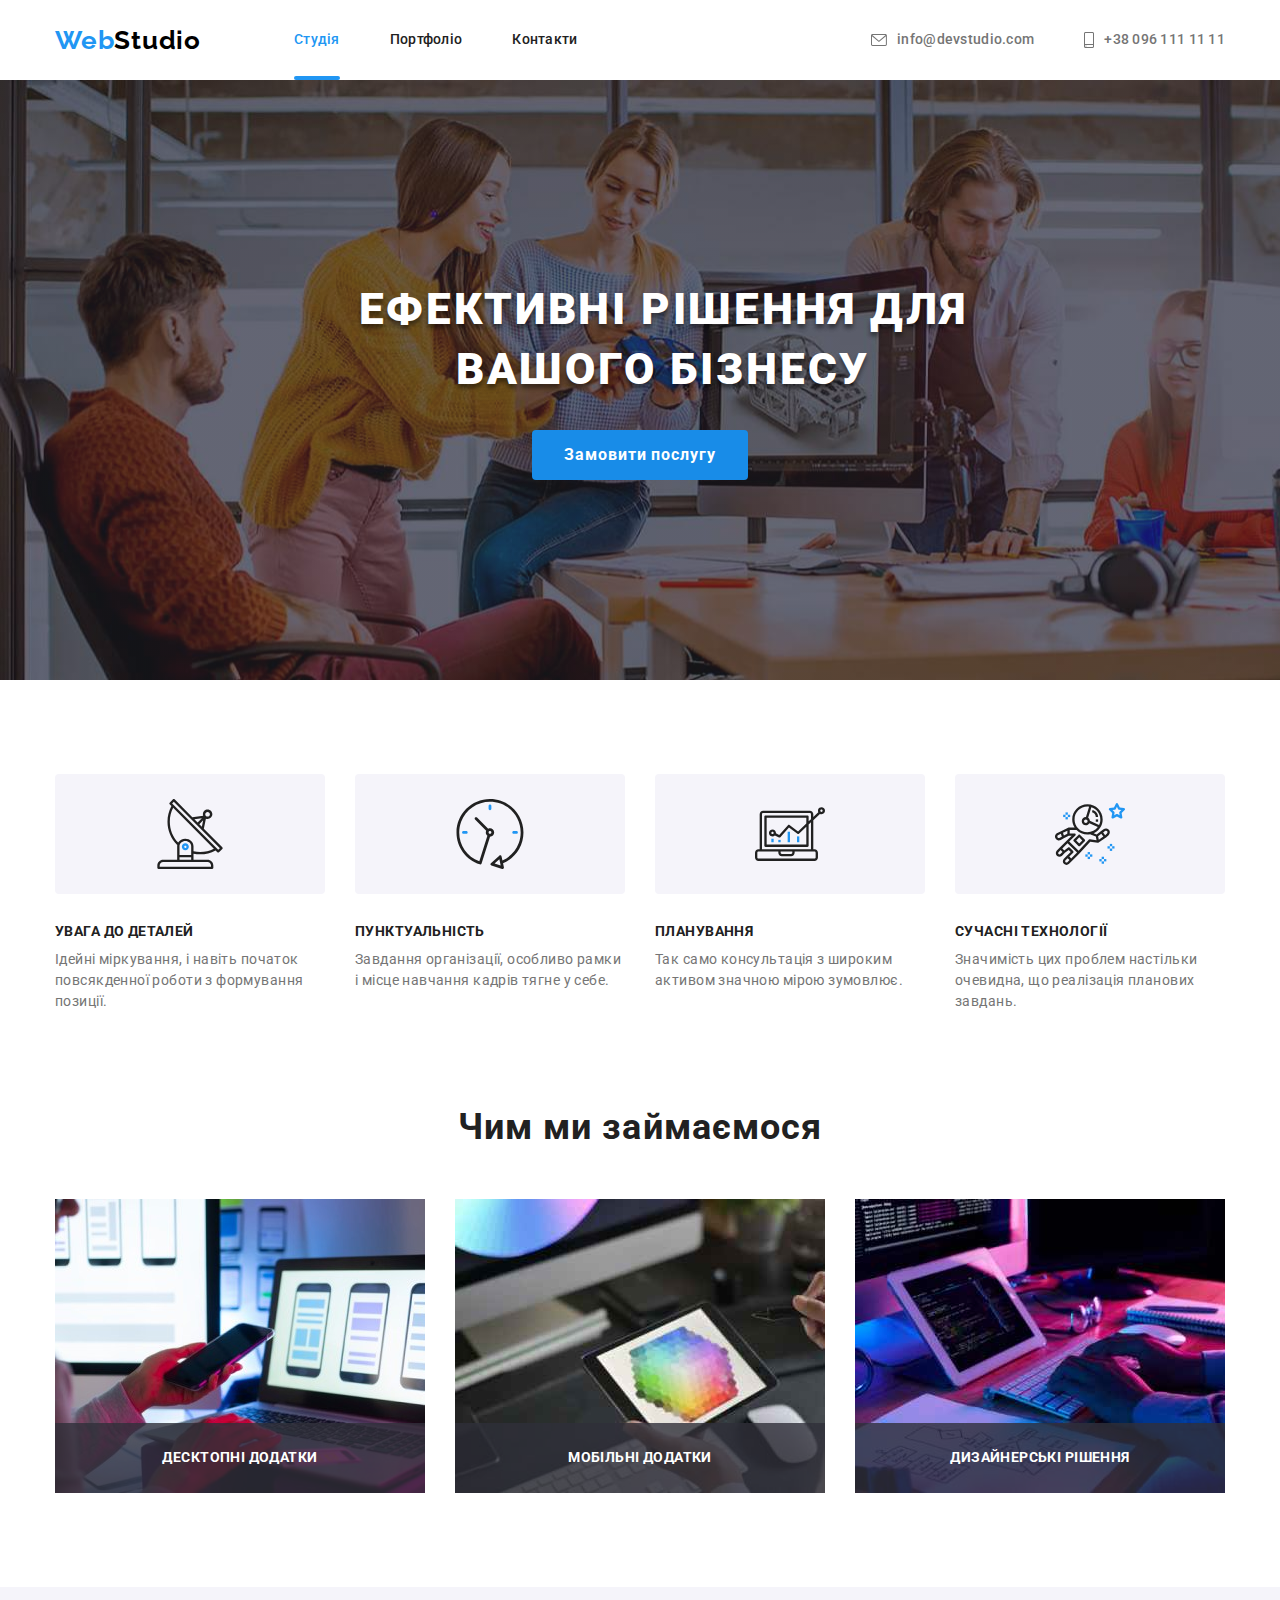
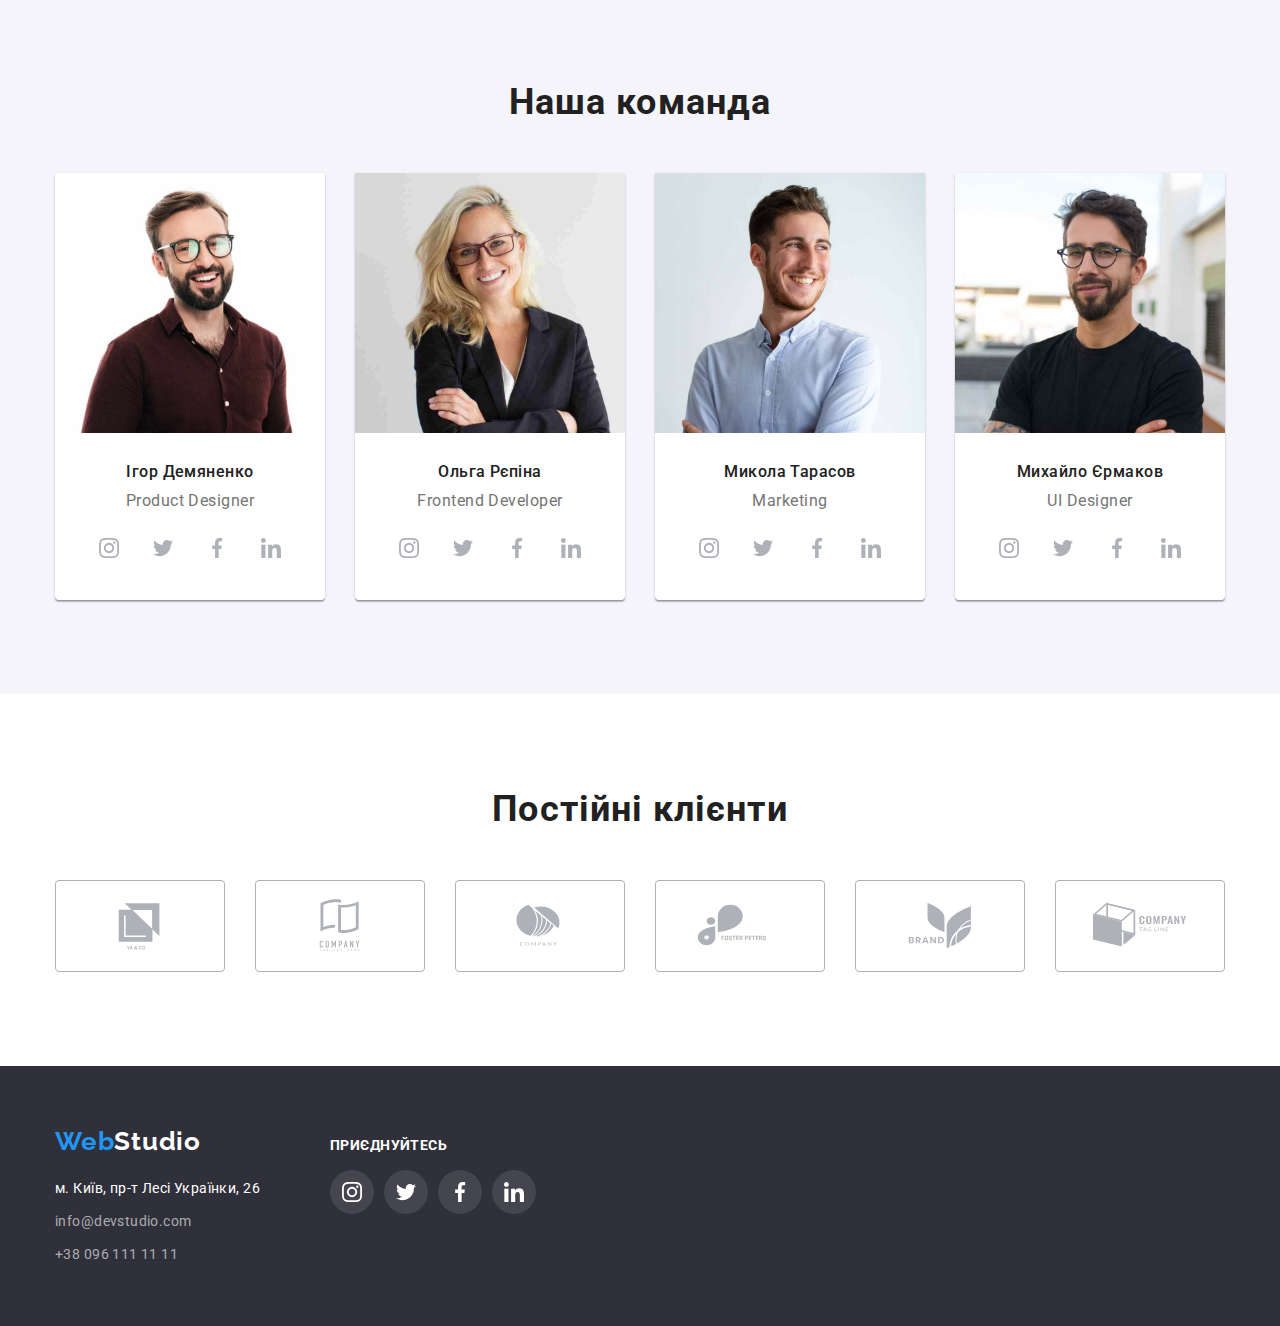
==== index.html @ 4a8c14d6 "1" ====
<!DOCTYPE html>
<html lang="uk">
<head>
    <meta charset="UTF-8">
    <meta http-equiv="X-UA-Compatible" content="IE=edge">
    <meta name="viewport" content="width=device-width, initial-scale=1.0">
    <title>Студія</title>
    <link rel="preconnect" href="https://fonts.googleapis.com">
    <link rel="preconnect" href="https://fonts.gstatic.com" crossorigin>
    <link href="https://fonts.googleapis.com/css2?family=Raleway:wght@700&family=Roboto:wght@400;500;700;900&display=swap"
        rel="stylesheet">
        <link rel="stylesheet" href="https://cdn.jsdelivr.net/npm/modern-normalize@1.1.0/modern-normalize.min.css">
    <link rel="stylesheet" href="./css/style.css" />
</head>
<body>
    <header class="header-info container flex">
        <nav class="flex">
        <a class="web flex" href="./index.html">Web<span class="studio-color">Studio</span></a>
            <ul class="button-list">
                <li><a class="web-study current" href="./index.html">Студія</a></li>
                <li><a class="web-study" href="./portfolio.html">Портфоліо</a></li>
                <li><a class="web-study" href="#">Контакти</a></li>
            </ul>
        </nav>
            <ul class="flex tel-list">
                <li class="tel-list-item "><a class="tel" href="mailto:info@devstudio.com"><svg class="tel_list_envelope " aria-label="пошта">
                    <use href="./images/sprite.svg#icon-envelope"></use>
                </svg> info@devstudio.com</a></li>
                <li class="tel-list-item tel"><a class="tel" href="tel:+380961111111"><svg class="tel_list_smartphone" aria-label="телефон">
                    <use href="./images/sprite.svg#icon-smartphone"></use>
                </svg> +38 096 111 11 11</a></li>
            </ul>
    </header>
    <main>
        <section class="fon section">
            <div class="container">
            <h1 class="busines">Ефективні рішення для вашого бізнесу</h1>
            <button class="order" type="button" data-modal-open>Замовити послугу</button>
            </div>
        </section>
        
        <section class="section ">
            <div class="container">
                <h2 class="visually-hidden">Особливості</h2>
                    <ul class="flex-upper upper-list">
                        <li class=""><div class="bg-special"><svg aria-label="іконка антени" class="special_list">
                            <use href="./images/sprite.svg#icon-antenna"></use>
                        </svg></div><h3 class="upper"> Увага до деталей</h3>
                        <p class="pupper pupper-list">Ідейні міркування, і навіть початок повсякденної роботи з формування позиції.</p></li>
                        <li class=""><div class="bg-special"><svg aria-label="іконка годинника" class="special_list">
                            <use href="./images/sprite.svg#icon-clock"></use>
                        </svg></div><h3 class="upper"> Пунктуальність</h3>
                        <p class="pupper pupper-list">Завдання організації, особливо рамки і місце навчання кадрів тягне у себе.</p></li>
                        <li class=""><div class="bg-special"><svg aria-label="іконка діаграми" class="special_list">
                            <use href="./images/sprite.svg#icon-diagram"></use>
                        </svg></div><h3 class="upper"> Планування</h3>
                        <p class="pupper pupper-list">Так само консультація з широким активом значною мірою зумовлює.</p></li>
                        <li class=""><div class="bg-special"><svg aria-label="іконка астронавта" class="special_list">
                            <use href="./images/sprite.svg#icon-astronaut"></use>
                        </svg></div><h3 class="upper"> Сучасні технології</h3>
                        <p class="pupper pupper-list">Значимість цих проблем настільки очевидна, що реалізація планових завдань.</p></li>
                    </ul> 
                </div>
        </section>
        
        <section class="section section-p">
            <div class="container">
            <h2 class="section-title">Чим ми займаємося</h2>
            <ul class="flex img-title" >
                <li class="">
                    <div class="img-title-overlay"><img src="./images/whatdiong/im1.jpg" width="370" alt="Компьютерний стіл">
                    <p class="overlay-ing-title">Десктопні додатки</p></div>
                </li>
                <li class="">
                    <div class="img-title-overlay"><img src="./images/whatdiong/im2g.jpg" width="370" alt="лаптоп">
                    <p class="overlay-ing-title">Мобільні додатки</p></div>
                </li>
                <li class="">
                    <div class="img-title-overlay"><img src="./images/whatdiong/img.jpg" width="370" alt="планшет">
                    <p class="overlay-ing-title">Дизайнерські рішення</p></div>
                </li>
            </ul>
        </div>
        </section>
        
        <section class=" team section">
            <div class="container">
            <h2 class="section-title">Наша команда</h2>
            <ul class="flex team-list">
                <li class="team-item">
                    <img src="./images/ourteam/img.jpg" alt="людина" width="270">
                    <div class="tem-total">
                        <h3 class="team-name">Ігор Демяненко</h3>
                        <p class="team-job">Product Designer</p>
                        <ul class="team-total-flex">
                            <li>
                                <a href="" class="social_list_link"><svg aria-label="іконка інстаграм" class="team_total_contacts">
                                    <use href="./images/sprite.svg#icon-instagram"></use>
                                </svg></a>
                            </li>
                            <li>
                                <a href="" class="social_list_link"><svg aria-label="іконка твитера" class="team_total_contacts">
                                    <use href="./images/sprite.svg#icon-twitter"></use>
                                </svg></a>
                            </li>
                            <li>
                                <a href="" class="social_list_link"><svg aria-label="іконка фейсбук" class="team_total_contacts">
                                    <use href="./images/sprite.svg#icon-facebook"></use>
                                </svg></a>
                            </li>
                            <li>
                                <a href="" class="social_list_link"><svg aria-label="іконка линкедін" class="team_total_contacts">
                                    <use href="./images/sprite.svg#icon-linkedin"> </use>
                                </svg></a>
                            </li>
                        </ul>
                    </div>
                </li>
                <li class="team-item">
                    <img src="./images/ourteam/img1.jpg" alt="людина" width="270">
                    <div class="tem-total">
                        <h3 class="team-name">Ольга Рєпіна</h3>
                        <p class="team-job">Frontend Developer</p>
                        <ul class="team-total-flex">
                            <li>
                                <a href="" class="social_list_link"><svg aria-label="іконка інстаграм" class="team_total_contacts">
                                        <use href="./images/sprite.svg#icon-instagram"></use>
                                    </svg></a>
                            </li>
                            <li>
                                <a href="" class="social_list_link"><svg aria-label="іконка твитера" class="team_total_contacts">
                                        <use href="./images/sprite.svg#icon-twitter"></use>
                                    </svg></a>
                            </li>
                            <li>
                                <a href="" class="social_list_link"><svg aria-label="іконка фейсбук" class="team_total_contacts">
                                        <use href="./images/sprite.svg#icon-facebook"></use>
                                    </svg></a>
                            </li>
                            <li>
                                <a href="" class="social_list_link"><svg aria-label="іконка линкедін" class="team_total_contacts">
                                        <use href="./images/sprite.svg#icon-linkedin"> </use>
                                    </svg></a>
                            </li>
                        </ul>
                    </div>
                </li>
                <li class="team-item">
                    <img src="./images/ourteam/im2g.jpg" alt="людина" width="270">
                    <div class="tem-total">
                        <h3 class="team-name">Микола Тарасов</h3>
                        <p class="team-job">Marketing</p>
                        <ul class="team-total-flex">
                            <li>
                                <a href="" class="social_list_link"><svg aria-label="іконка інстаграм" class="team_total_contacts">
                                        <use href="./images/sprite.svg#icon-instagram"></use>
                                    </svg></a>
                            </li>
                            <li>
                                <a href="" class="social_list_link"><svg aria-label="іконка твитера" class="team_total_contacts">
                                        <use href="./images/sprite.svg#icon-twitter"></use>
                                    </svg></a>
                            </li>
                            <li>
                                <a href="" class="social_list_link"><svg aria-label="іконка фейсбук" class="team_total_contacts">
                                        <use href="./images/sprite.svg#icon-facebook"></use>
                                    </svg></a>
                            </li>
                            <li>
                                <a href="" class="social_list_link"><svg aria-label="іконка линкедін" class="team_total_contacts">
                                        <use href="./images/sprite.svg#icon-linkedin"> </use>
                                    </svg></a>
                            </li>
                        </ul>
                    </div>
                </li>
                <li class="team-item">
                    <img src="./images/ourteam/img3.jpg" alt="людина" width="270">
                    <div class="tem-total">
                        <h3 class="team-name">Михайло Єрмаков</h3>
                        <p class="team-job">UI Designer</p>
                        <ul class="team-total-flex">
                            <li>
                                <a href="" class="social_list_link"><svg aria-label="іконка інстаграм" class="team_total_contacts">
                                        <use href="./images/sprite.svg#icon-instagram"></use>
                                    </svg></a>
                            </li>
                            <li>
                                <a href="" class="social_list_link"><svg aria-label="іконка твитера" class="team_total_contacts">
                                        <use href="./images/sprite.svg#icon-twitter"></use>
                                    </svg></a>
                            </li>
                            <li>
                                <a href="" class="social_list_link"><svg aria-label="іконка фейсбук" class="team_total_contacts">
                                        <use href="./images/sprite.svg#icon-facebook"></use>
                                    </svg></a>
                            </li>
                            <li>
                                <a href="" class="social_list_link"><svg aria-label="іконка линкедін" class="team_total_contacts">
                                        <use href="./images/sprite.svg#icon-linkedin"> </use>
                                    </svg></a>
                            </li>
                        </ul>
                    </div>
                </li>
            </ul>
            </div>
        </section>
        
        <section class="section">
            <div class="container">
                <h2 class="section-title">Постійні клієнти</h2>
                <ul class="logo-company-list">
                    <li class="logo-company-link"><a class="logo-link" href=""><svg aria-label="логотип компанії" class="logo-company">
                        <use href="./images/sprite.svg#icon-Logo"></use>
                    </svg></a></li>
                    <li class="logo-company-link"><a class="logo-link" href=""><svg aria-label="логотип компанії" class="logo-company">
                        <use href="./images/sprite.svg#icon-Logo2"></use>
                    </svg></a></li>
                    <li class="logo-company-link"><a class="logo-link" href=""><svg aria-label="логотип компанії" class="logo-company">
                        <use href="./images/sprite.svg#icon-Logo3"></use>
                    </svg></a></li>
                    <li class="logo-company-link"><a class="logo-link" href=""><svg aria-label="логотип компанії" class="logo-company">
                        <use href="./images/sprite.svg#icon-Logo4"></use>
                    </svg></a></li>
                    <li class="logo-company-link"><a class="logo-link" href=""><svg aria-label="логотип компанії" class="logo-company">
                        <use href="./images/sprite.svg#icon-Logo5"></use>
                    </svg></a></li>
                    <li class="logo-company-link"><a class="logo-link" href=""><svg aria-label="логотип компанії" class="logo-company">
                        <use href="./images/sprite.svg#icon-Logo6"></use>
                    </svg></a></li>
                </ul>
            </div>
        </section>
    </main>
    <footer class=" bgfot web-container ">
        <div class="container flex-footer">
            <div>
        <a class="web-footer " href="./index.html">Web<span class="studio-ft">Studio</span></a>
            <address class="web-style">
                <ul class="">
                    <li class="address-item"><a class="maps-address address-item" target="_blank" rel="nofollow noopener" href="https://goo.gl/maps/S66frL6C7Uxyh1Da7">м. Київ, пр-т Лесі Українки, 26</a></li>
                    <li class="address-item"><a class="contacts address-item" href="mailto:info@devstudio.com">info@devstudio.com</a></li>
                    <li><a class="contacts" href="tel:+380961111111">+38 096 111 11 11</a></li>
                </ul>
            </address>
            </div>
            <div class="follow">
                <p class="social-footer">Приєднуйтесь</p>
                <ul class="team-total-flex">
                    <li>
                        <a href="" class="social_list_link_footer"><svg aria-label="іконка інстаграм" class="team_total_contacts_footer">
                                <use href="./images/sprite.svg#icon-instagram"></use>
                            </svg></a>
                    </li>
                    <li>
                        <a href="" class="social_list_link_footer"><svg aria-label="іконка твитера" class="team_total_contacts_footer">
                                <use href="./images/sprite.svg#icon-twitter"></use>
                            </svg></a>
                    </li>
                    <li>
                        <a href="" class="social_list_link_footer"><svg aria-label="іконка фейсбук" class="team_total_contacts_footer">
                                <use href="./images/sprite.svg#icon-facebook"></use>
                            </svg></a>
                    </li>
                    <li>
                        <a href="" class="social_list_link_footer"><svg aria-label="іконка линкедін" class="team_total_contacts_footer">
                                <use href="./images/sprite.svg#icon-linkedin"> </use>
                            </svg></a>
                    </li>
                </ul>
            </div>
        </div>
        
    </footer>
    <div class="backdrop is-hidden" data-modal>
        <div class="modal">
            <button type="button" class="modal-close-btn" data-modal-close>
                <svg  width="18" height="18">
                    <use href="./images/sprite.svg#icon-cross"></use>
                </svg>
            </button>
        </div>
    </div>
    <script src="./js/modal.js"></script>
</body>
</html>
---- css/style.css ----
/* Обнуление*/
li {
    
    list-style-type: none;
    
}
img{
        display: block;
}
h1,h2,h3,h4,p{
        margin-top: 0;
        margin-bottom: 0;
}
a{
        text-decoration: none;
}
ul,ol {
    margin-left: 0;
    padding-left: 0;
    margin-top: 0;
    margin-bottom: 0;
    
}
button{
        cursor: pointer;
        font-family: 'Roboto', sans-serif;
}
.container{
        width: 1200px;
        margin-left: auto;
        margin-right: auto;
        padding-left: 15px;
        padding-right: 15px;
        
}
.section{
        padding-top: 94px;
        padding-bottom: 94px;
}
/*Стили*/
.header-info{
        display: block;
}
.web{
   
        font-family: 'Raleway';
        font-style: normal;
        font-weight: 700;
        font-size: 26px;
        line-height: 1.19;
        letter-spacing: 0.03em;
        color: #2196F3;
        
        
        
}
:root{
       --text-color: #212121;
       --bggolor: #ffffff;
       --neader-footer-textcolor: #757575; 
       --logo-color:#2196F3;
        
}
body {
    font-family: 'Roboto', sans-serif;
    color: #212121;
    background-color: #fff;
    font-size: 14px;
    letter-spacing: 0.03em;
}
.flex{
        display: flex;
        align-items: center;
}
.button-list{
        display: flex;
        gap: 50px;
        margin-left: 93px;
        position: relative;
        
}
.tel-list{
        align-items: center;
        margin-left: auto;
        gap: 50px;
}
.web-study{
   
        font-style: normal;
        font-weight: 500;
        font-size: 14px;
        line-height: 1.14;
        letter-spacing: 0.02em;
        color: var(--text-color);
        padding-top: 32px;
        padding-bottom: 32px;
        display: flex;
        transition: color 250ms cubic-bezier(0.4, 0, 0.2, 1);
        

}

.studio-color{
        color: black;
}
.studio-ft{
        color: #fff;
}
.web-study:hover,.web-study:focus{
    color: #2196F3;
    
}

.tel{
    
        font-style: normal;
        font-weight: 500;
        font-size: 14px;
        line-height: 1.14;
        letter-spacing: 0.02em;
        color: #757575;
        fill: var(--neader-footer-textcolor);
        fill: currentColor;
        display: flex;
        align-items: center;
        transition: color 250ms cubic-bezier(0.4, 0, 0.2, 1),
         fill 250ms cubic-bezier(0.4, 0, 0.2, 1);
}
.tel:hover,.tel:focus{
    color: #2196F3;
    fill: var(--logo-color);

}
.tel-list-item{
        
}
.tel_list_envelope{
        
        width: 16px;
        height: 12px;
        margin-right: 10px;
        
}
.tel_list_smartphone{
        width: 10px;
        height: 16px;
        margin-right: 10px;

}
.current {
        color: var(--logo-color);
        position: relative;
        

}
.current::after{
        
        content:'';
        width: 100%;
        height: 4px;
        background: #2196F3;
        border-radius: 2px;
        position: absolute;
        bottom: 0;
        left: 0;      

}
.busines{
    
        font-family: 'Roboto';
        font-style: normal;
        font-weight: 900;
        font-size: 44px;
        line-height: 1.36;
        text-align: center;
        letter-spacing: 0.06em;
        text-transform: uppercase;
        color: #FFFFFF;
        text-shadow: 0px 4px 4px rgba(0, 0, 0, 0.25), 0px 4px 4px rgba(0, 0, 0, 0.25);
        width: 696px;
        margin: 0 auto;
        margin-left: 260px;
        
}
.fon{
        background-color: #2F303A;
       /* width: 1600px;
        height: 600px; */
        padding-top: 200px;
        padding-bottom: 200px;
        text-align: center;
        background-image:linear-gradient(rgba(47, 48, 58, 0.4),rgba(47, 48, 58, 0.4)), url(../images/portfolio/Imgbg.jpg);
        background-size: cover;
        background-repeat: no-repeat;
        max-width: 1600px;
        max-height: 600px;
        margin: 0px auto;
           
}
.order{
        border: none;
        border-radius: 4px;
        background-color: #188CE8;
        font-weight: 700;
        font-size: 16px;
        line-height: 1.87;
        text-align: center;
        letter-spacing: 0.06em;
        color: #FFFFFF;
        margin-top: 30px;
        padding: 10px 32px;
        transition: background-color 250ms cubic-bezier(0.4, 0, 0.2, 1);
        
}
.order:hover,.order:focus{
        background-color: #2196F3;
        
        
}
.special_list{
        width: 70px;
        height: 70px;
        /* background-color: #F5F4FA; */
        /* margin-bottom: 55px; */
        
}

.bg-special{
        width: 270px;
        height: 120px;
        background: #F5F4FA;
        border-radius: 4px;
        display: flex;
        align-items: center;
        justify-content: center;
        margin-bottom: 30px;
}
.overlay-ing-title{
        font-weight: 700;
        line-height: 1.14;
        text-transform: uppercase;
        color: #FFFFFF;
        position: absolute;
        bottom: 0;
        background-color: rgba(47, 48, 58, 0.8);
        width: 370px;
        height: 70px;
        display: flex;
        justify-content: center;
        align-items: center;
        
        
        
}
.img-title-overlay{
        position: relative;
        
        
        
}
.section-p{
        padding-top: 0px;
}
.team-name{
        font-style: normal;
        font-weight: 500;
        font-size: 16px;
        line-height: 1.14;
        letter-spacing: 0.03em;
        color: #212121;
        margin-bottom: 10px;
        
}
.team-job{
        font-weight: 400;
        font-size: 16px;
         line-height: 19px;
        text-align: center;
        letter-spacing: 0.03em;
        color: #757575;
        
        
}
.tem-total{
        padding-top: 30px;
        padding-bottom: 30px;
}
.upper{
        font-style: normal;
        font-weight: 700;
        line-height: 1.14;
        letter-spacing: 0.03em;
        color: #212121;
        text-transform: uppercase;
        font-size: 14px;
}
.pupper{
        font-style: normal;
        font-weight: 400;
        font-size: 14px;
        line-height: 1.5;
        letter-spacing: 0.03em;
        color: #757575;
}
.upper-list{
        /* margin-top: 94px; */
}
.flex-upper{
        display: flex;
        gap: 30px;
}
.pupper-list{
        margin-top: 10px;
}
.visually-hidden {
        position: absolute;
        width: 1px;
        height: 1px;
        margin: -1px;
        border: 0;
        padding: 0;

        white-space: nowrap;
        clip-path: inset(100%);
        clip: rect(0 0 0 0);
        overflow: hidden;
}
.section-title{
        
        font-style: normal;
        font-weight: 700;
        font-size: 36px;
        line-height: 1.17;
        text-align: center;
        letter-spacing: 0.03em;
        color: #212121;
        margin-bottom: 50px;
    
}
.img-title{
        justify-content: space-between;
        
        
}
.team{
        background: #F5F4FA;
    
}
.team-item{     
        box-shadow: 0px 1px 3px rgba(0, 0, 0, 0.12), 0px 1px 1px rgba(0, 0, 0, 0.14), 0px 2px 1px rgba(0, 0, 0, 0.2);
        border-radius: 0px 0px 4px 4px;
        text-align: center;  
        background-color: #fff;  
        
}
.team-list{
        justify-content: space-between;
        
}
.team_total_contacts{
        width: 20px;
        height: 20px;
        fill: currentColor;
        
        
}
.team-total-flex{
        display: flex;
        justify-content: center;
        column-gap: 10px;
        margin-top: 16px;
}
.social_list_link{
        display: flex;
        align-items: center;
        justify-content: center;
        width: 44px;
        height: 44px;
        border-radius: 50%;
        /* background-color: rgb(255, 255, 255); */
        color: #AFB1B8;
        transition: background-color 250ms cubic-bezier(0.4, 0, 0.2, 1),
        color 250ms cubic-bezier(0.4, 0, 0.2, 1);
        
        
        
}
.social_list_link:hover,
.social_list_link:focus{
        background-color:#2196F3;
        color: #FFFFFF;
        
}


.logo-company-list{
        display: flex;
        gap: 30px;
        
}
.logo-company-link{
        /* display: block; */
        /* border: 1px solid #AFB1B8;
        border-radius: 4px; */
        
}
.logo-link{
        display: flex;
        align-items: center;
        justify-content: center;
        width: 170px;
        height: 92px;
        color: #AFB1B8;
        border: 1px solid #AFB1B8;
        border-radius: 4px;
        transition: color 250ms cubic-bezier(0.4, 0, 0.2, 1),
         border 250ms cubic-bezier(0.4, 0, 0.2, 1);
}
.logo-company{
        fill: currentColor;
        width: 106px;
        height: 60px;
        
}

.logo-link:hover,
.logo-link:focus{
        color: #2196F3;
        border: 1px solid #2196F3;
        
}


.bgfot {
        background-color: #2F303A;
        padding-top: 60px;
        padding-bottom: 60px;
        
    
}
.web-footer{
        
        font-family: 'Raleway';
        font-style: normal;
        font-weight: 700;
        font-size: 26px;
        line-height: 1.19;
        letter-spacing: 0.03em;
        color: #2196F3;
        width: 145px;
        height: 31px;
}
.web-container{
        /* padding-top: 60px;
        padding-bottom: 60px; */
}
.address-item{
        margin-bottom: 9px;
}
.web-style{
        margin-top: 20px;
}

.maps-address:hover,.maps-address:focus{
    color: #2196F3;

}
.contacts:hover,.contacts:focus{
    color: #2196F3;

}
.maps-address{
    
        font-family: 'Roboto';
        font-style: normal;
        font-weight: 400;
        font-size: 14px;
        line-height: 1.7;
        letter-spacing: 0.03em;
        color: #FFFFFF;
        transition: color 250ms cubic-bezier(0.4, 0, 0.2, 1);
}
.contacts{
        
        font-family: 'Roboto';
        font-style: normal;
        font-weight: 400;
        font-size: 14px;
        line-height: 1.7;
        letter-spacing: 0.03em;
        color: rgba(255, 255, 255, 0.6);
        transition: color 250ms cubic-bezier(0.4, 0, 0.2, 1);
        
}
.flex-footer{
        display: flex;
        align-items: baseline;
}
.follow{
        margin-left: 70px;
}
.social-footer{
        font-weight: 700;
        font-size: 14px;
        line-height: 1.14;
        letter-spacing: 0.03em;
        text-transform: uppercase;
        color: #FFFFFF;
        
}
.social_list_link_footer {
        display: flex;
        align-items: center;
        justify-content: center;
        width: 44px;
        height: 44px;
        border-radius: 50%;
        background: rgba(255, 255, 255, 0.1);
        transition: background-color 250ms cubic-bezier(0.4, 0, 0.2, 1);
        

}
.team_total_contacts_footer {
        width: 20px;
        height: 20px;
        fill: #fff;
        transition: fill 250ms cubic-bezier(0.4, 0, 0.2, 1);


}

.social_list_link_footer:hover,
.social_list_link_footer:focus {
        background-color: #2196F3;

}

.social_list_link_footer:hover .team_total_contacts_footer,
.social_list_link_footer:focus .team_total_contacts_footer {
        fill: #fff;
}
.backdrop{
        position: fixed;
        top: 0;
        left: 0;
        z-index: 100;
        width: 100%;
        height: 100%;
        background-color: rgba(0, 0, 0, 0.2);
        transition: opacity 500ms ease, visibility 500ms ease;
}
.backdrop.is-hidden{
        visibility: hidden;
        opacity: 0;
        pointer-events: none;
}
.modal{
        width: 528px;
        height: 581px;
        background-color: #fff;
        position: absolute;
        top: 50%;
        left: 50%;
        transform: translate(-50%,-50%);
        border-radius: 4px;
}
.modal-close-btn{
        position: absolute;
        top: 8px;
        right: 8px;
        display: flex;
        align-items: center;
        justify-content: center;
        background-color: transparent;
        border: 1px solid rgba(0, 0, 0, 0.1);
        width: 30px;
        height: 30px;
        border-radius: 50%;
        padding: 0;
}

/* Портфолио*/
.header-border{
        border: 1px solid #ECECEC;

}
.portfolio-btn{
        font-weight: 500;
        font-size: 16px;
        line-height: 1.62;
        text-align: center;
        letter-spacing: 0.03em;
        border: none;
        border-radius: 4px;
        background: #F5F4FA;
        color: var(--text-color);
        padding: 6px 22px;
        transition: background-color 250ms cubic-bezier(0.4, 0, 0.2, 1),
         color  250ms cubic-bezier(0.4, 0, 0.2, 1),
         box-shadow 250ms cubic-bezier(0.4, 0, 0.2, 1);
}
.portfolio-btn:hover, .portfolio-btn:focus {
    background-color: #2196F3;
    color: #FFFFFF;
    box-shadow: 0px 5px 5px rgb(103, 103, 103);
}
.flex-btn{
        display: flex;
        gap: 8px;
        justify-content: center;
}
.portfolio-item-flex{
        display: flex;
        flex-wrap: wrap;
        gap: 30px;
        margin-top: 50px;
}
.portfolio-item{
    
    border-radius: 0px 0px 4px 4px;
    
    width: 370px;
    
}
.portfolio-text{
        
        border: 1px solid #EEEEEE;
        padding: 20px 24px;
}
.portfolioh{
        font-weight: 700;
        font-size: 18px;
        line-height: 2;
        letter-spacing: 0.06em;
        color: #212121;
        
}
.portfoliop{
        font-weight: 400;
        font-size: 16px;
        line-height: 1.87;
        letter-spacing: 0.03em;
        color: #757575;
        margin-top: 4px;
}
.portfolio-item-link{
        display: block;
        transition: box-shadow 250ms cubic-bezier(0.4, 0, 0.2, 1);
}
.portfolio-item-link:hover,
.portfolio-item-link:focus{
        box-shadow: 0px 1px 1px rgba(0, 0, 0, 0.12), 0px 4px 4px rgba(0, 0, 0, 0.06), 1px 4px 6px rgba(0, 0, 0, 0.16);;
}
.overlay{
        position: absolute;
        background: rgba(33, 150, 243, 0.9);
        font-family: 'Roboto';
        font-style: normal;
        font-weight: 400;
        font-size: 18px;
        line-height: 1.55;
        letter-spacing: 0.03em;
        padding: 63px 24px;
        height: 100%;
        width: 100%;
        top: 0;
        left: 0;   
        overflow: auto;
        color: #FFFFFF;
        transform: translateY(100%);
        transition: transform 500ms linear;
        
}
.portfolio-item-wraper{
        position: relative;
        overflow: hidden;
}
.portfolio-item-link:hover .overlay,
.portfolio-item-link:focus .overlay{
        transform: translate(0%);
}
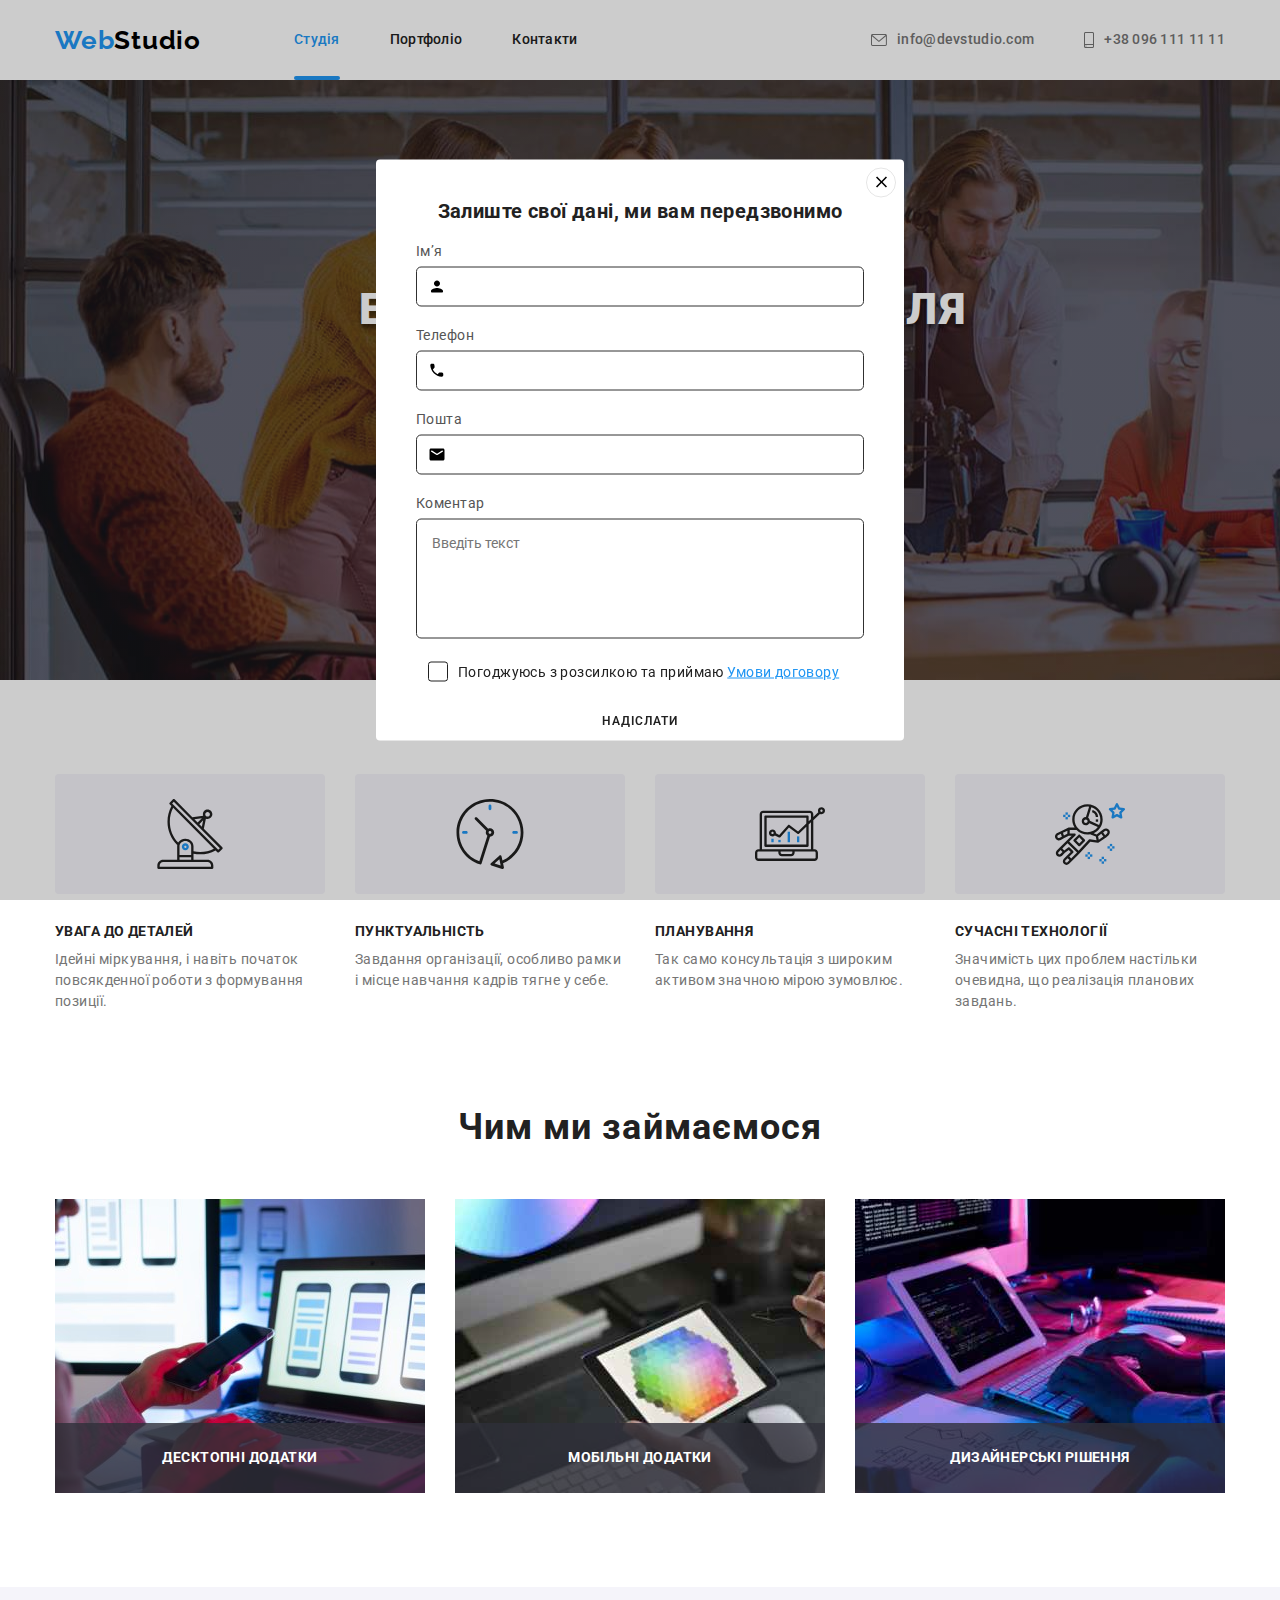
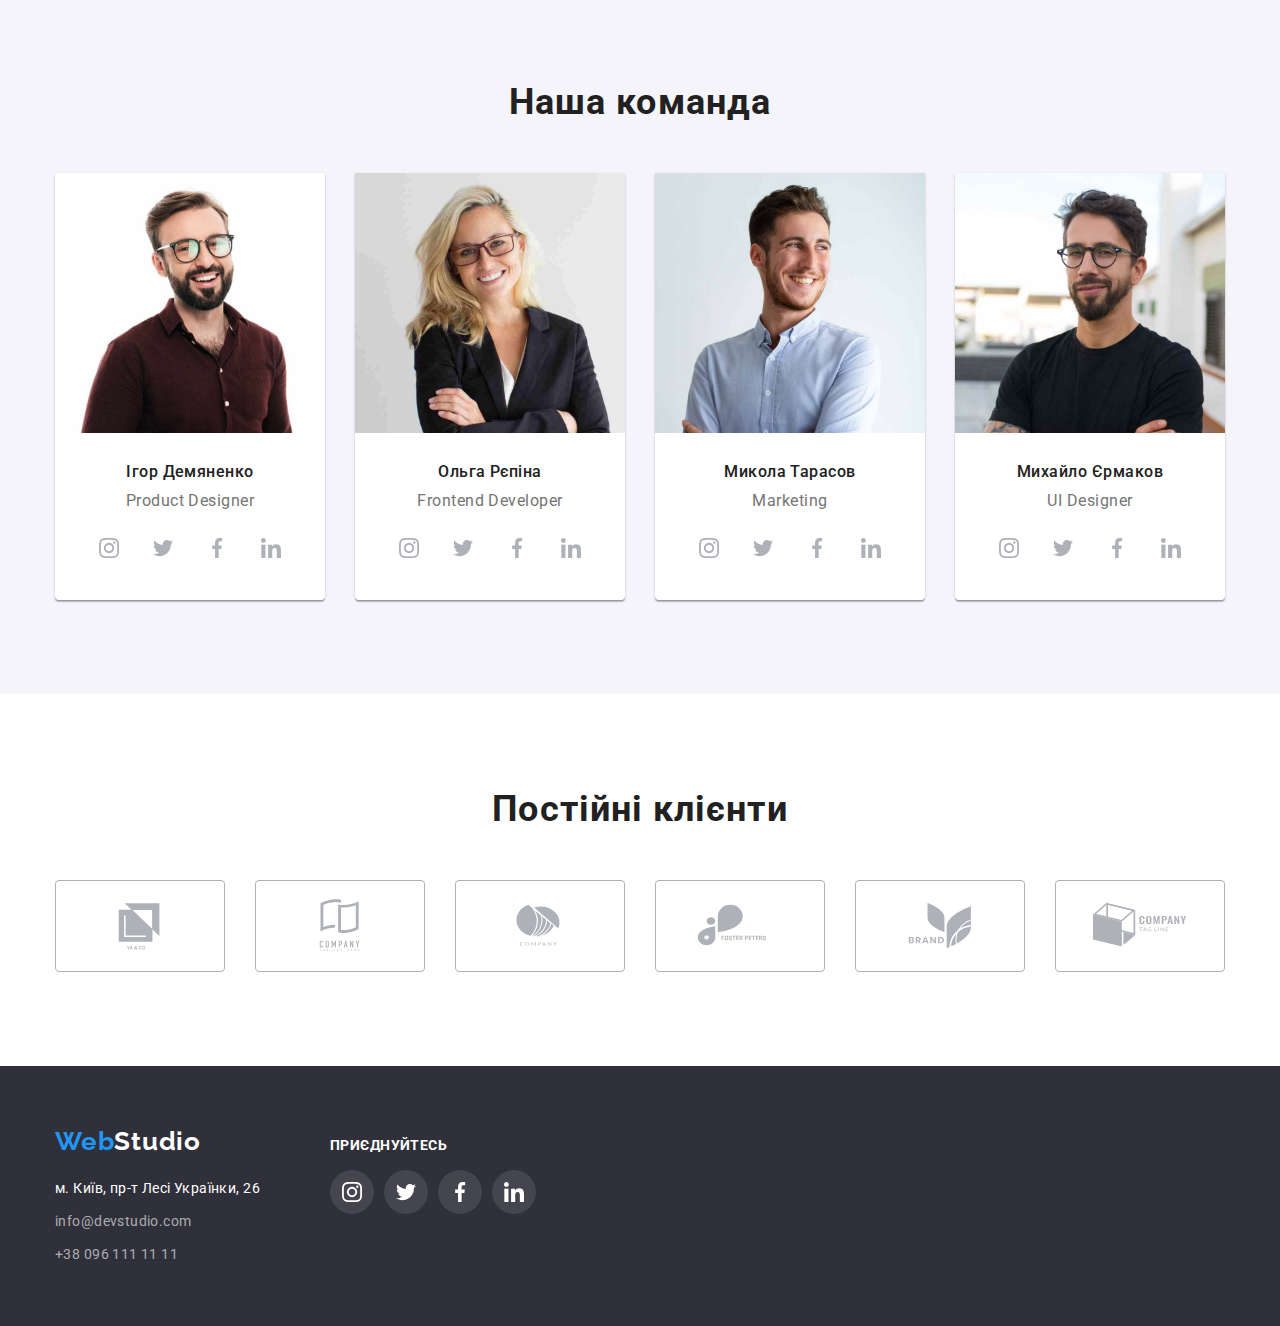
==== commit 3f1e2d39: "1" ====
--- a/index.html
+++ b/index.html
@@ -273,13 +273,57 @@
         </div>
         
     </footer>
-    <div class="backdrop is-hidden" data-modal>
+    <div class="backdrop " data-modal>
         <div class="modal">
             <button type="button" class="modal-close-btn" data-modal-close>
                 <svg  width="18" height="18">
                     <use href="./images/sprite.svg#icon-cross"></use>
                 </svg>
             </button>
+            <p class="modal-form-title">Залиште свої дані, ми вам передзвонимо</p>
+            <form class="modal-form">
+                <label class="modal-form-field">
+                    <span class="modal-form-field-desc">Імʼя</span>
+                    <span class="modal-form-input-wrapper">
+                        <input type="text" class="modal-form-input" required pattern="[a-zA-Zа-яА-ЯіІїЇ`ʼ]+" name="user_name"
+                            placeholder="" />
+                        <svg class="modal-form-input-icon">
+                            <use href="./images/sprite.svg#icon-person"></use>
+                        </svg>
+                    </span>
+                </label>
+                <label class="modal-form-field">
+                    <span class="modal-form-field-desc">Телефон</span>
+                    <span class="modal-form-input-wrapper">
+                        <input type="tel" class="modal-form-input" required pattern="[0-9]{3}-[0-9]{3}-[0-9]{2}-[0-9]{2}"
+                            title="xxx-xxx-xx-xx" name="user_phone" placeholder="" />
+                        <svg class="modal-form-input-icon">
+                            <use href="./images/sprite.svg#icon-phone"></use>
+                        </svg>
+                    </span>
+                </label>
+                <label class="modal-form-field">
+                    <span class="modal-form-field-desc">Пошта</span>
+                    <span class="modal-form-input-wrapper">
+                        <input type="mail" class="modal-form-input" required pattern="[a-zA-Zа-яА-ЯіІїЇ`ʼ]+" name="user_mail"
+                            placeholder="" />
+                        <svg class="modal-form-input-icon">
+                            <use href="./images/sprite.svg#icon-email-black"></use>
+                        </svg>
+                    </span>
+                </label>
+                <label class="modal-form-field">
+                    <span class="modal-form-field-desc">Коментар</span>
+                    <textarea name="user_message" class="modal-form-message" placeholder="Введіть текст"></textarea>
+                </label>
+                <label class="modal-form-check-field">
+                    <input type="checkbox" class="modal-form-check" name="user_policy" required />
+                    <svg class="modal-form-own-checkbox">
+                        <use class="modal-form-own-checkbox-icon" href="./images/sprite.svg#icon-check"></use>
+                    </svg>
+                    Погоджуюсь з розсилкою та приймаю&nbsp;<a class="modal-form-underline" href="">Умови договору</a>
+                </label>
+                <button type="submit" class="modal-form-sumbit">Надіслати</button>
         </div>
     </div>
     <script src="./js/modal.js"></script>
--- a/css/style.css
+++ b/css/style.css
@@ -578,6 +578,154 @@
         border-radius: 50%;
         padding: 0;
 }
+/* ==================== MODAL FORM ==================== */
+.modal-form-title {
+        font-family: var(--text-color);
+        font-size: 20px;
+        font-weight: 700;
+        text-align: center;
+        margin-bottom: 20px;
+        margin-top: 40px;
+        /* width: 448px; */
+}
+
+.modal-form {
+        display: flex;
+        flex-direction: column;
+}
+
+.modal-form-field {
+        margin-bottom: 20px;
+        margin-left: 40px;
+        margin-right: 40px;
+}
+
+.modal-form-field-desc {
+        display: block;
+        font-size: 14px;
+        color: #555555;
+        margin-bottom: 8px;
+}
+
+.modal-form-input-wrapper {
+        position: relative;
+        display: block;
+}
+
+.modal-form-input {
+        width: 100%;
+        height: 40px;
+        border-radius: 5px;
+        border: 1px solid #303030;
+        padding-left: 42px;
+        transition: border-color var(--logo-color);
+}
+
+.modal-form-input:focus {
+        outline: none;
+        border-color: var(--logo-color);
+}
+
+.modal-form-input-icon {
+        position: absolute;
+        top: 50%;
+        left: 12px;
+        transform: translateY(-50%);
+        display: block;
+        width: 18px;
+        height: 18px;
+        transition: background-color var(--logo-color);
+}
+
+.modal-form-input:focus+.modal-form-input-icon {
+        fill: var(--logo-color);
+}
+
+.modal-form-message {
+        width: 100%;
+        height: 120px;
+        border-radius: 5px;
+        border: 1px solid #303030;
+        padding: 15px;
+        resize: none;
+        transition: border-color var(--logo-color);
+}
+
+.modal-form-message::placeholder {
+        font-size: 14px;
+        
+}
+
+.modal-form-message:focus {
+        outline: none;
+        border-color: var(--logo-color);
+}
+.modal-form-underline{
+        text-decoration: underline;
+        color: var(--logo-color);
+}
+.modal-form-check-field {
+        display: flex;
+        align-items: center;
+        margin-bottom: 20px;
+}
+
+.modal-form-check {
+        position: absolute;
+        appearance: none;
+}
+
+.modal-form-own-checkbox {
+        width: 20px;
+        height: 20px;
+        border: 1px solid #212121;
+        border-radius: 3px;
+        cursor: pointer;
+        margin-right: 10px;
+        margin-left: 52px;
+}
+
+.modal-form-own-checkbox-icon {
+        display: none;
+        fill: #ffffff;
+}
+
+.modal-form-check:checked+.modal-form-own-checkbox {
+        background-color: var(--logo-color);
+}
+
+.modal-form-check:checked+.modal-form-own-checkbox .modal-form-own-checkbox-icon {
+        display: block;
+}
+
+.modal-form-check:focus+.modal-form-own-checkbox {
+        box-shadow: 0 0 0 2px rgba(0, 0, 255, 0.5);
+        
+}
+
+.modal-form-sumbit {
+        min-width: 160px;
+        min-height: 40px;
+        align-self: center;
+        padding: 6px 16px;
+        border: 1px solid var(--accent-color);
+        border-radius: 25px;
+        background-color: transparent;
+        font-weight: 600;
+        font-size: 12px;
+        line-height: 1.33;
+        letter-spacing: 0.09em;
+        text-transform: uppercase;
+        cursor: pointer;
+        color: var(--secondary-text-color-theme-light);
+        transition: color var(--transition-dur-and-func), background-color var(--transition-dur-and-func);
+}
+
+.modal-form-sumbit:hover,
+.modal-form-sumbit:focus {
+        background-color: var(--accent-color);
+        color: #ffffff;
+}
 
 /* Портфолио*/
 .header-border{
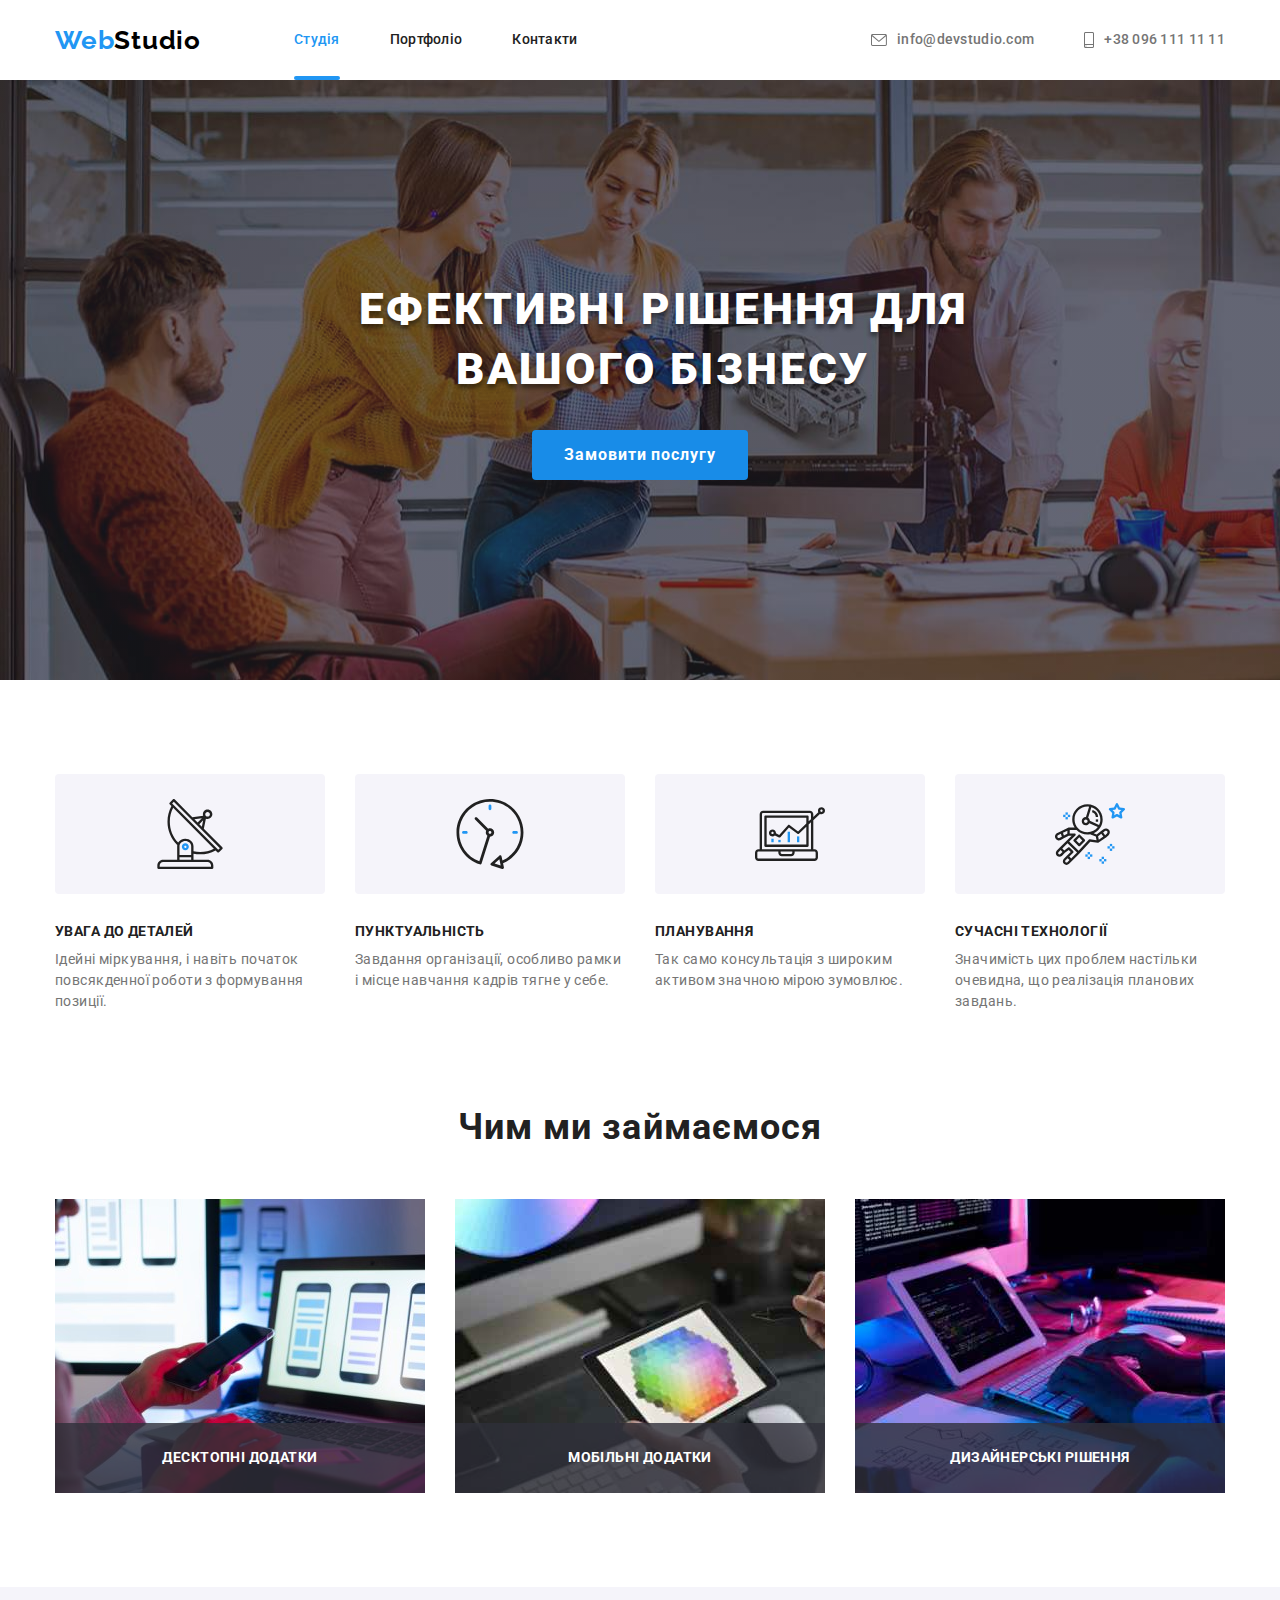
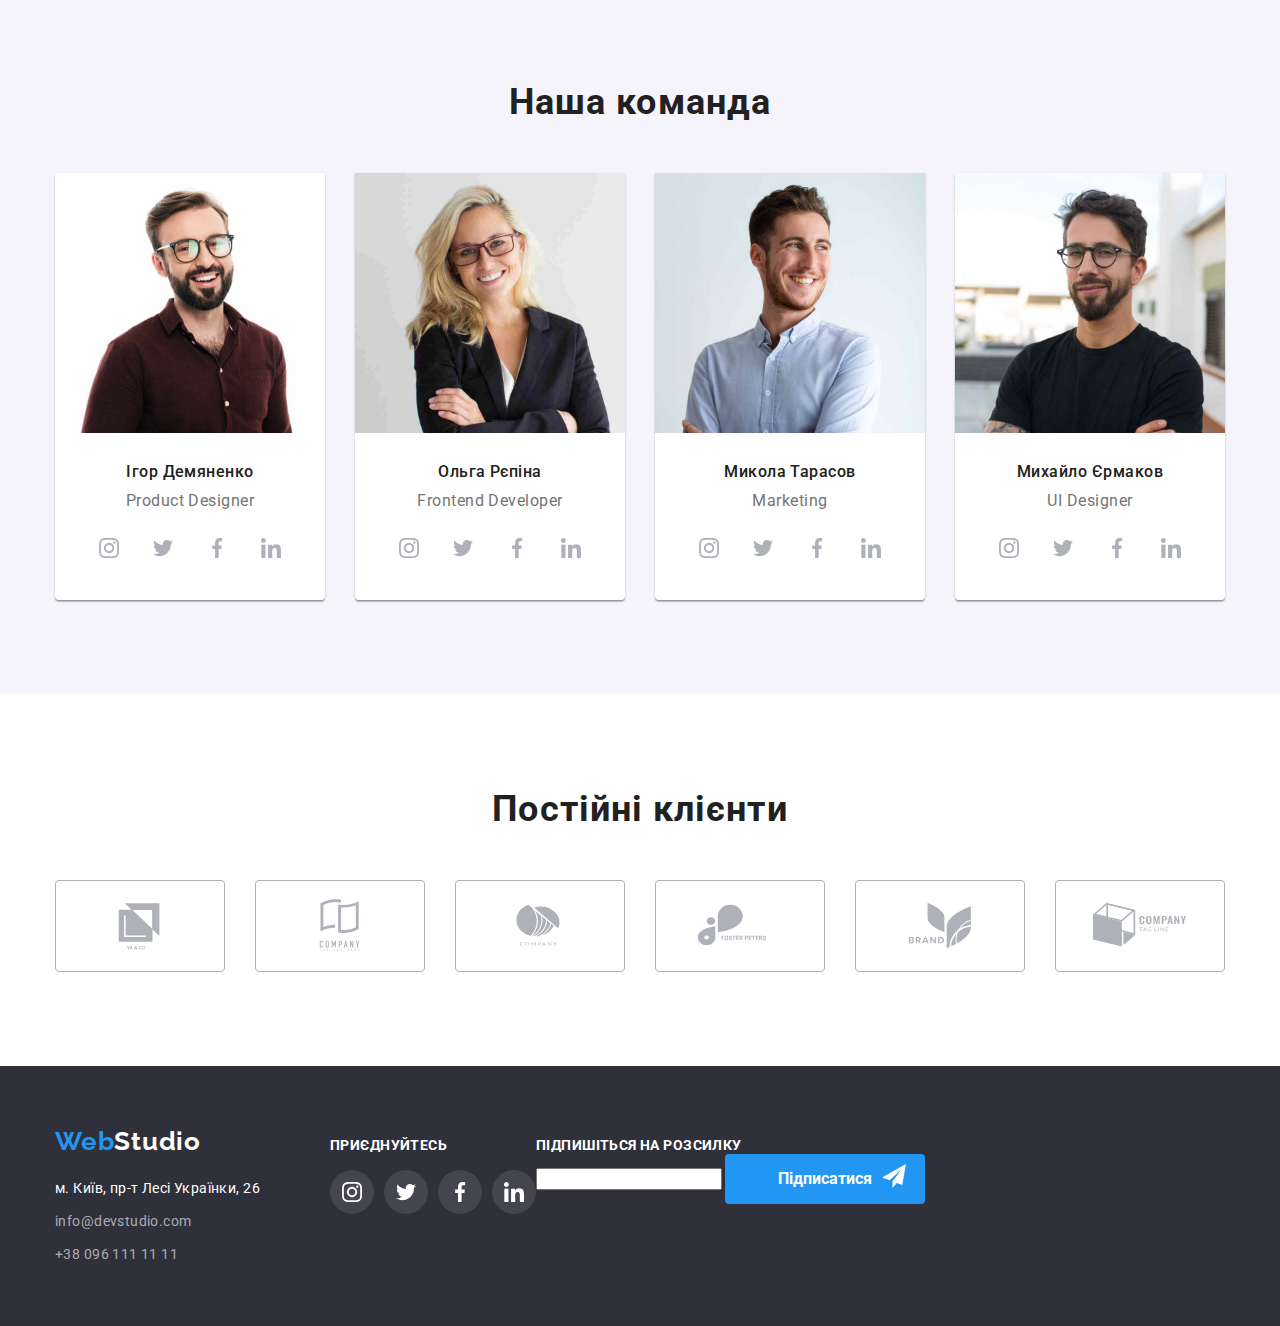
==== commit 58327dd6: "1" ====
--- a/index.html
+++ b/index.html
@@ -270,10 +270,23 @@
                     </li>
                 </ul>
             </div>
+            <div>
+                <p class="social-footer">Підпишіться на розсилку</p>
+                <label for="">
+                    <input type="mailto">
+                </label>
+                        <button class="footer-form-sumbit " type="submit">Підписатися
+                            <svg class="position-icon-sent">
+                                <use href="./images/sprite.svg#icon-send"></use>
+                            </svg>
+                        </button>
+                    
+                
+            </div>
         </div>
         
     </footer>
-    <div class="backdrop " data-modal>
+    <div class="backdrop is-hidden" data-modal>
         <div class="modal">
             <button type="button" class="modal-close-btn" data-modal-close>
                 <svg  width="18" height="18">
@@ -285,8 +298,7 @@
                 <label class="modal-form-field">
                     <span class="modal-form-field-desc">Імʼя</span>
                     <span class="modal-form-input-wrapper">
-                        <input type="text" class="modal-form-input" required pattern="[a-zA-Zа-яА-ЯіІїЇ`ʼ]+" name="user_name"
-                            placeholder="" />
+                        <input type="text" class="modal-form-input" required pattern="[a-zA-Zа-яА-ЯіІїЇ`ʼ]+" name="user_name"placeholder="" />
                         <svg class="modal-form-input-icon">
                             <use href="./images/sprite.svg#icon-person"></use>
                         </svg>
@@ -305,7 +317,7 @@
                 <label class="modal-form-field">
                     <span class="modal-form-field-desc">Пошта</span>
                     <span class="modal-form-input-wrapper">
-                        <input type="mail" class="modal-form-input" required pattern="[a-zA-Zа-яА-ЯіІїЇ`ʼ]+" name="user_mail"
+                        <input type="mail" class="modal-form-input" required pattern="[a-zA-Zа-я1-90]+" name="user_mail"
                             placeholder="" />
                         <svg class="modal-form-input-icon">
                             <use href="./images/sprite.svg#icon-email-black"></use>
@@ -323,7 +335,7 @@
                     </svg>
                     Погоджуюсь з розсилкою та приймаю&nbsp;<a class="modal-form-underline" href="">Умови договору</a>
                 </label>
-                <button type="submit" class="modal-form-sumbit">Надіслати</button>
+                <button type="submit" class="modal-form-sumbit">Відправити</button>
         </div>
     </div>
     <script src="./js/modal.js"></script>
--- a/css/style.css
+++ b/css/style.css
@@ -539,6 +539,34 @@
 .social_list_link_footer:focus .team_total_contacts_footer {
         fill: #fff;
 }
+.footer-button{
+        position: relative;
+}
+.position-icon-sent{
+        position: absolute;
+        
+        width: 24px;
+        height: 24px;
+        margin-left: 10px;
+        margin-bottom: 13px;
+        fill: var(--bggolor);
+}
+.footer-form-sumbit{
+        background: #2196F3;
+        /* box-shadow: 0px 4px 4px rgba(0, 0, 0, 0.15); */
+        border-radius: 4px;
+        border: none;
+        /* display: flex; */
+        align-items: center;
+        text-align: center;
+        font-style: normal;
+        font-weight: 700;
+        font-size: 16px;
+        line-height: 30px;
+        color: var(--bggolor);
+        width: 200px;
+        height: 50px;
+}
 .backdrop{
         position: fixed;
         top: 0;
@@ -556,7 +584,7 @@
 }
 .modal{
         width: 528px;
-        height: 581px;
+        /* height: 581px; */
         background-color: #fff;
         position: absolute;
         top: 50%;
@@ -642,7 +670,7 @@
 }
 
 .modal-form-message {
-        width: 100%;
+        width: 448px;
         height: 120px;
         border-radius: 5px;
         border: 1px solid #303030;
@@ -708,22 +736,24 @@
         min-height: 40px;
         align-self: center;
         padding: 6px 16px;
-        border: 1px solid var(--accent-color);
-        border-radius: 25px;
-        background-color: transparent;
+        border: 1px solid var(--neader-footer-textcolor);
+        border-radius: 4px;
+        background-color: #2196F3;
         font-weight: 600;
         font-size: 12px;
         line-height: 1.33;
         letter-spacing: 0.09em;
         text-transform: uppercase;
         cursor: pointer;
-        color: var(--secondary-text-color-theme-light);
-        transition: color var(--transition-dur-and-func), background-color var(--transition-dur-and-func);
+        color: var(--bggolor);
+        margin-bottom: 40px;
+        
+        
 }
 
 .modal-form-sumbit:hover,
 .modal-form-sumbit:focus {
-        background-color: var(--accent-color);
+        background-color: #188CE8;
         color: #ffffff;
 }
 
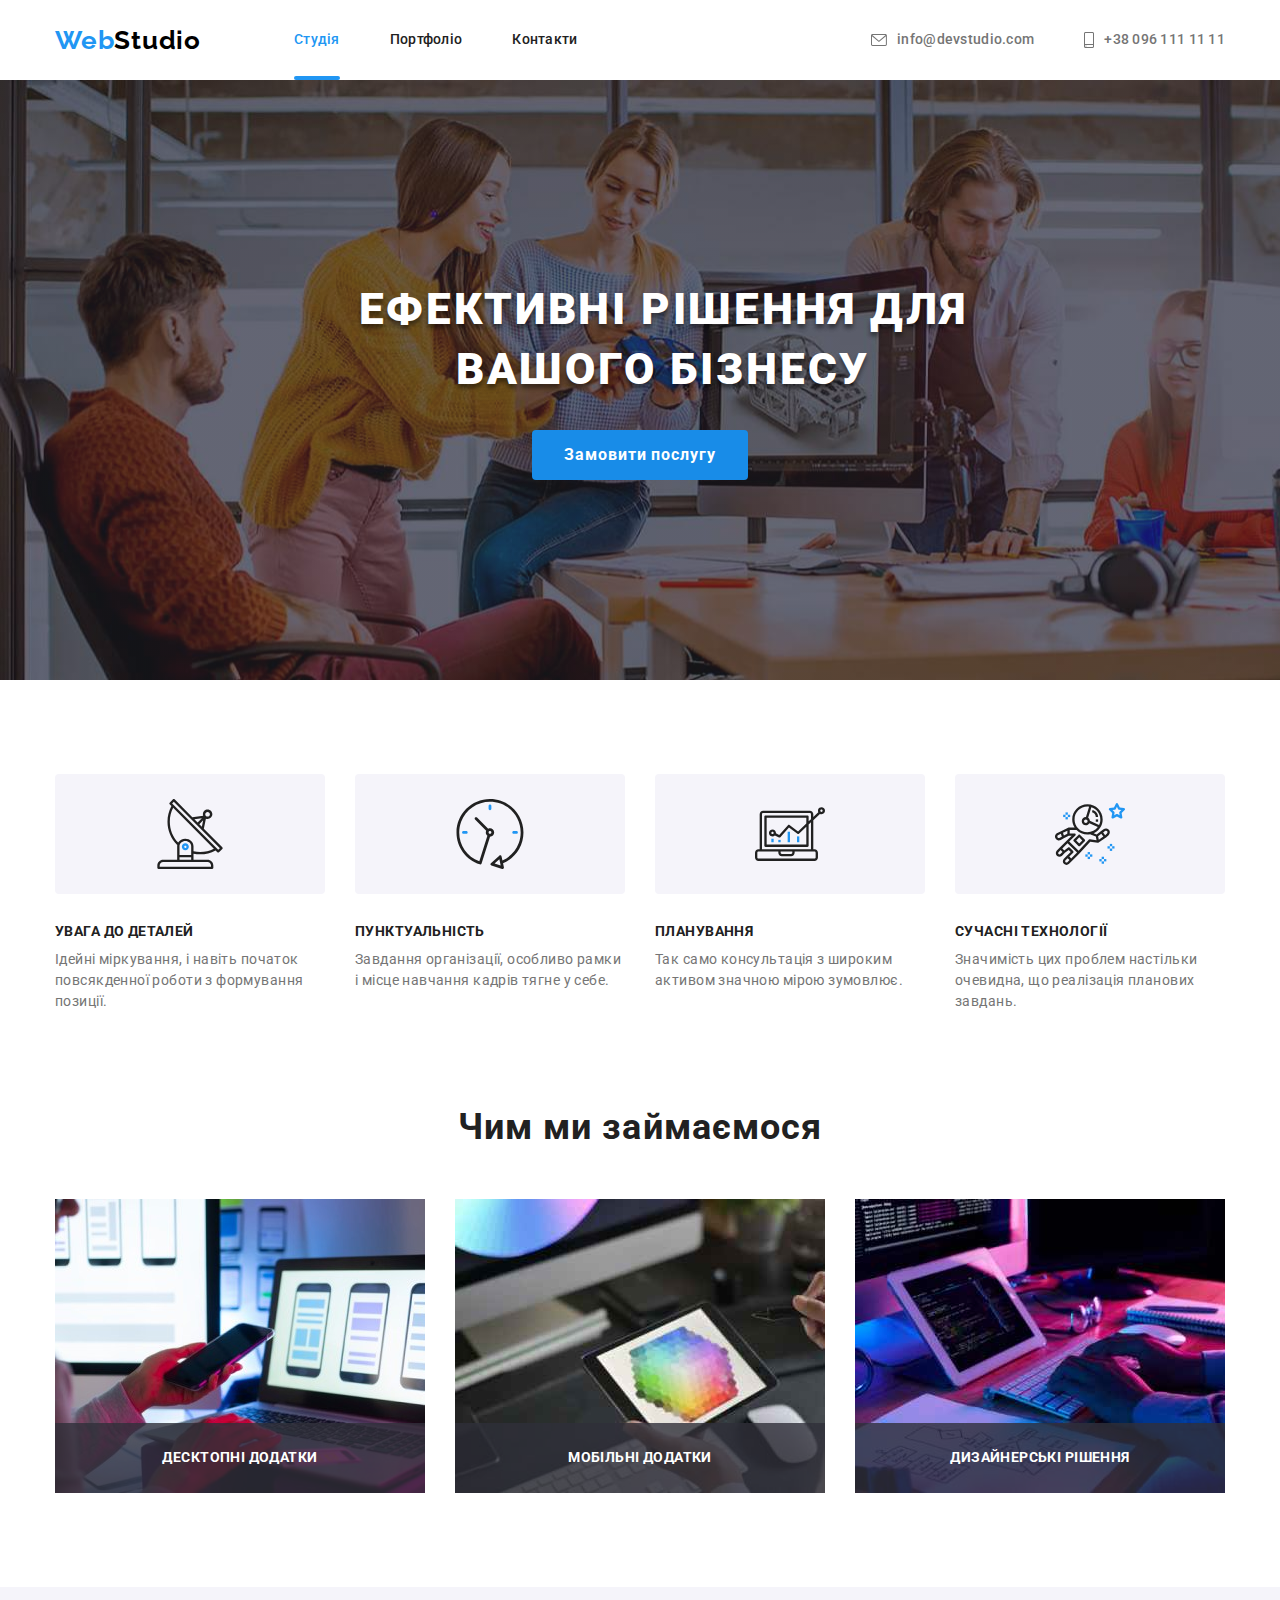
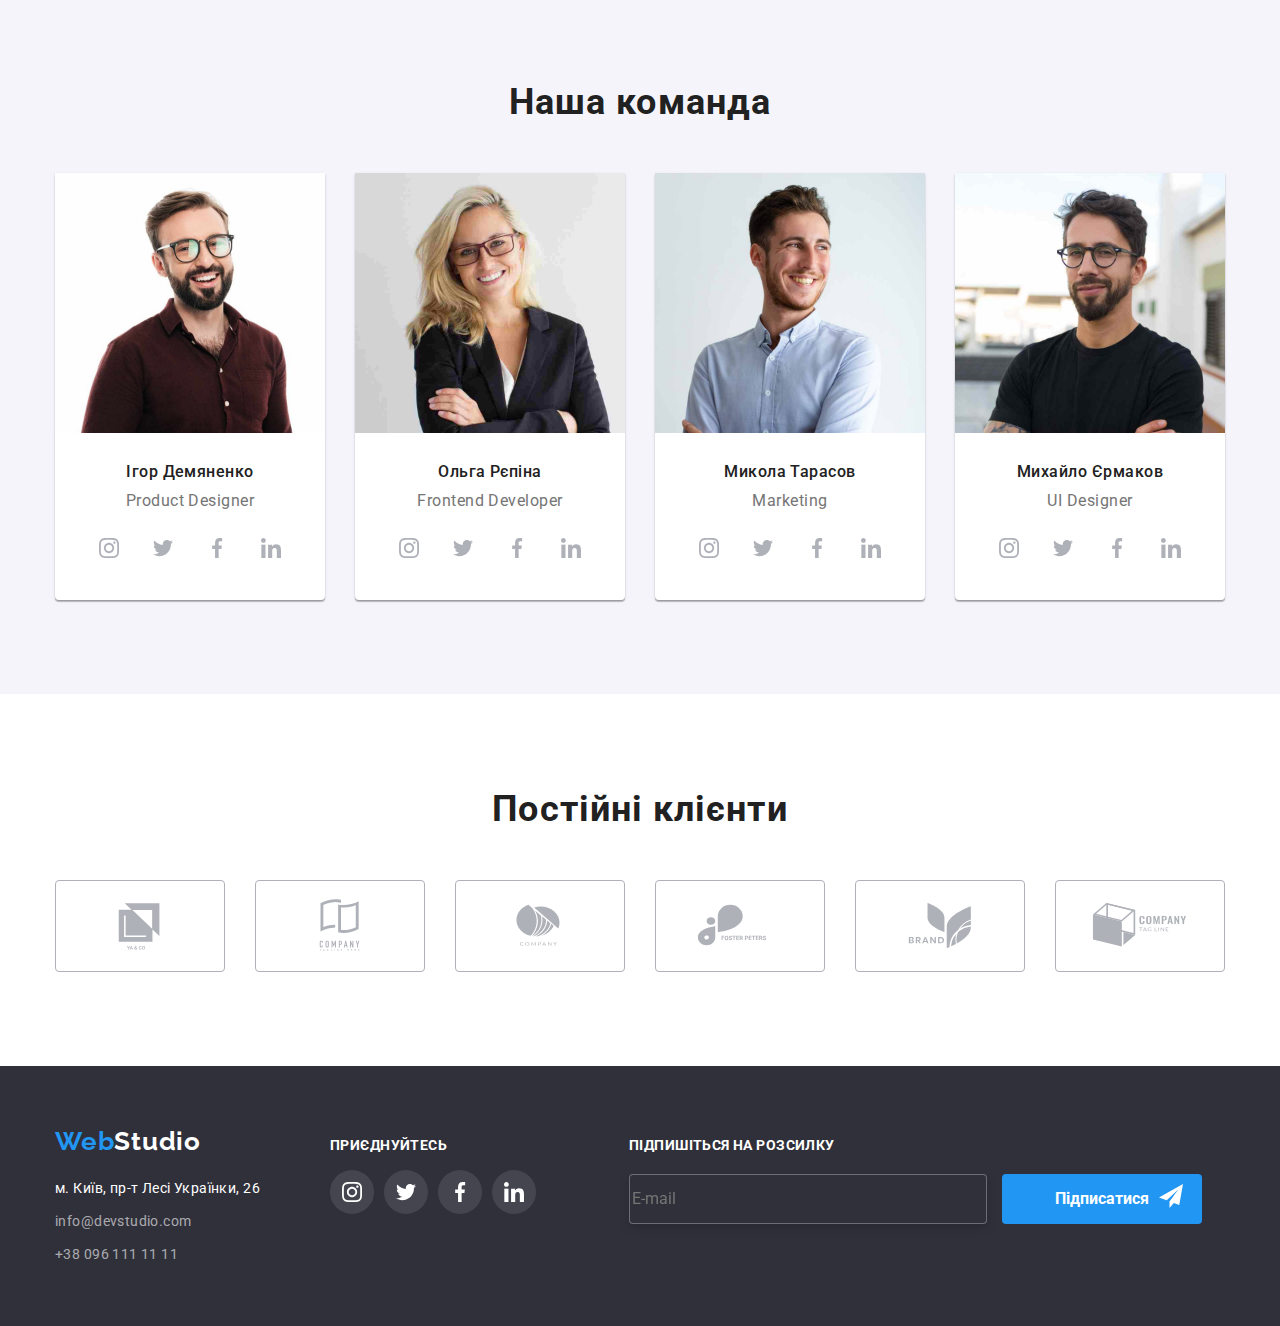
==== commit b5a025bd: "1" ====
--- a/index.html
+++ b/index.html
@@ -270,16 +270,17 @@
                     </li>
                 </ul>
             </div>
-            <div>
+            <div class="social-follow">
                 <p class="social-footer">Підпишіться на розсилку</p>
-                <label for="">
-                    <input type="mailto">
-                </label>
+                <label>
+                    
+                     <input class="social-footer-mail" placeholder="E-mail" type="mailto" required pattern="[a-zA-Zа-яА-ЯіІїЇ`ʼ]+" name="usermail">
                         <button class="footer-form-sumbit " type="submit">Підписатися
                             <svg class="position-icon-sent">
                                 <use href="./images/sprite.svg#icon-send"></use>
                             </svg>
                         </button>
+                </label>
                     
                 
             </div>
--- a/css/style.css
+++ b/css/style.css
@@ -551,6 +551,29 @@
         margin-bottom: 13px;
         fill: var(--bggolor);
 }
+.social-footer-mail{
+        width: 358px;
+        height: 50px;
+        border: 1px solid rgba(255, 255, 255, 0.3);
+        filter: drop-shadow(0px 4px 4px rgba(0, 0, 0, 0.15));
+        border-radius: 4px;
+        background: #2F303A;
+        font-family: 'Roboto';
+        font-style: normal;
+        font-weight: 400;
+        font-size: 16px;
+        line-height: 20px;
+        color:#fff;
+        margin-top: 20px;
+        margin-right: 12px;
+        
+}
+.social-footer-mail:focus{
+        /* border:none; */
+}
+.social-follow{
+        margin-left: 93px;
+}
 .footer-form-sumbit{
         background: #2196F3;
         /* box-shadow: 0px 4px 4px rgba(0, 0, 0, 0.15); */
@@ -566,6 +589,11 @@
         color: var(--bggolor);
         width: 200px;
         height: 50px;
+        transition: background 250ms cubic-bezier(0.4, 0, 0.2, 1);
+}
+.footer-form-sumbit:hover,
+.footer-form-sumbit:focus{
+        background: #188CE8;
 }
 .backdrop{
         position: fixed;
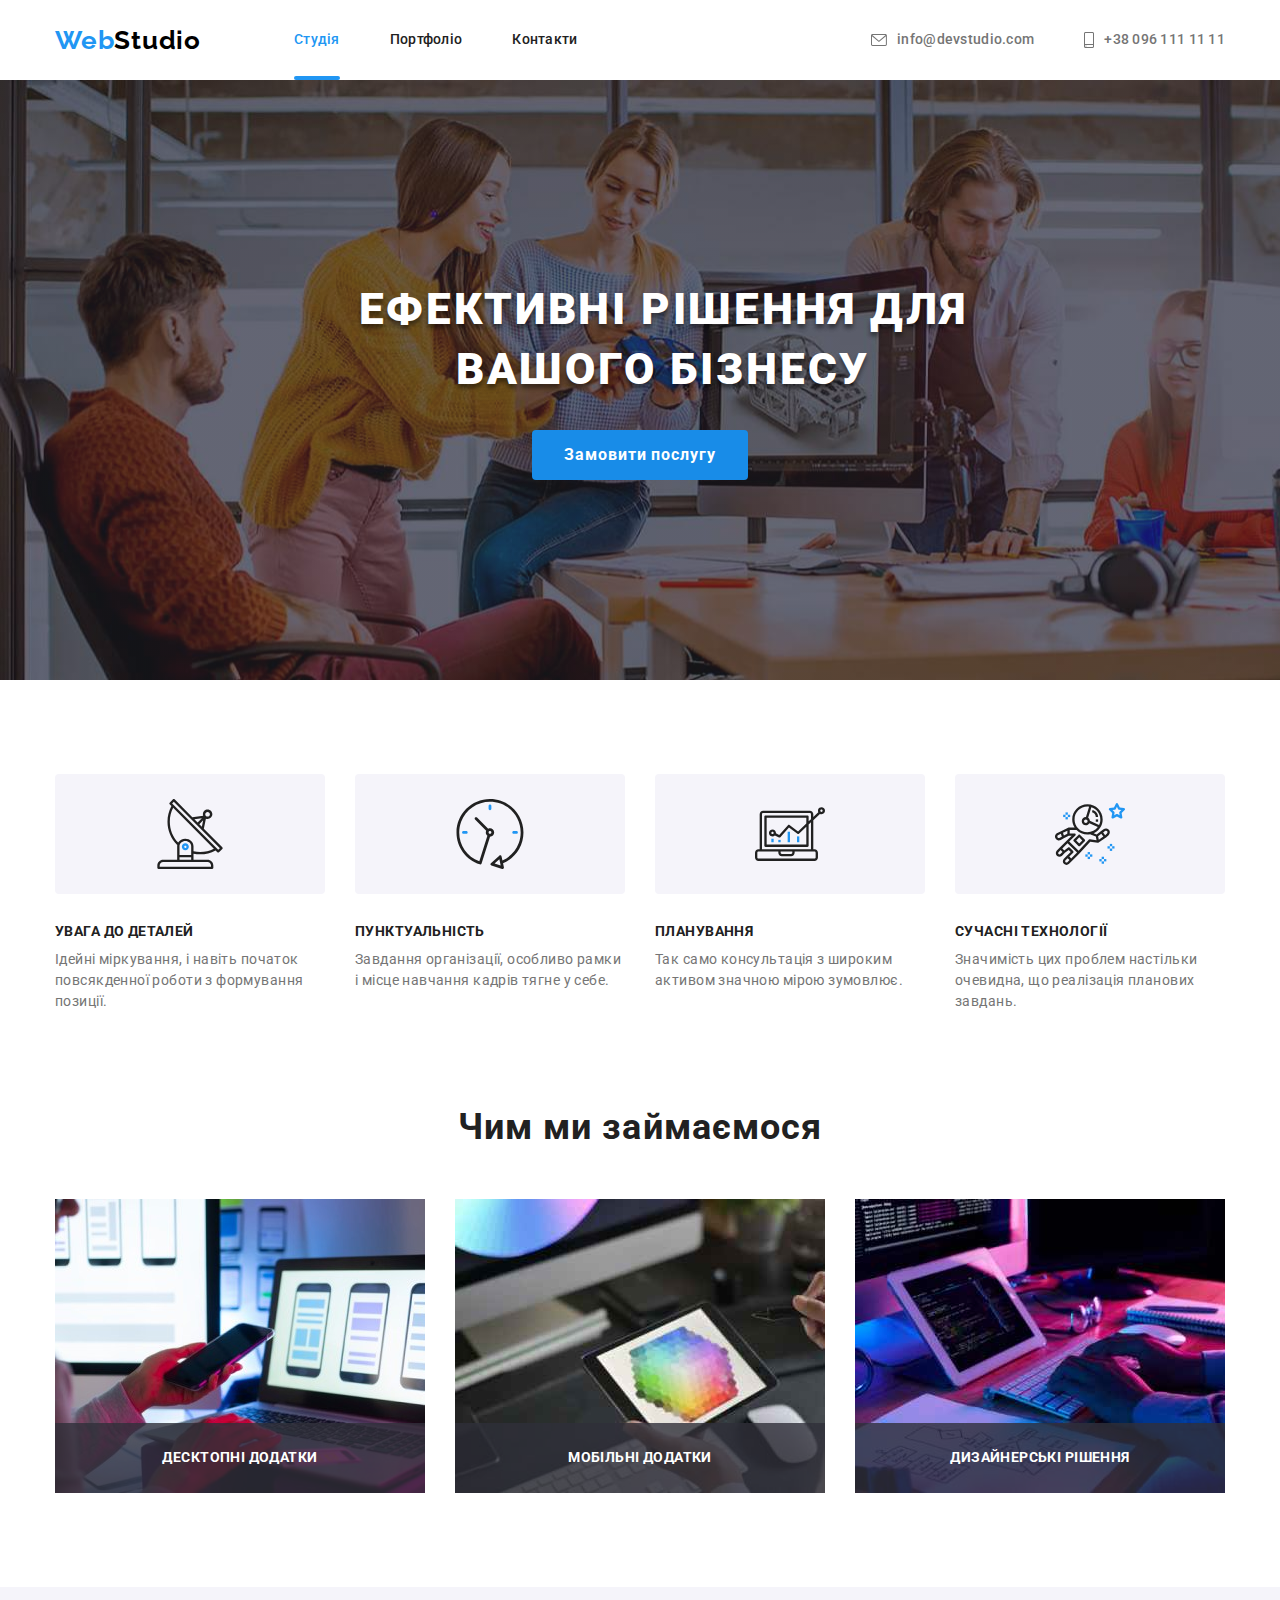
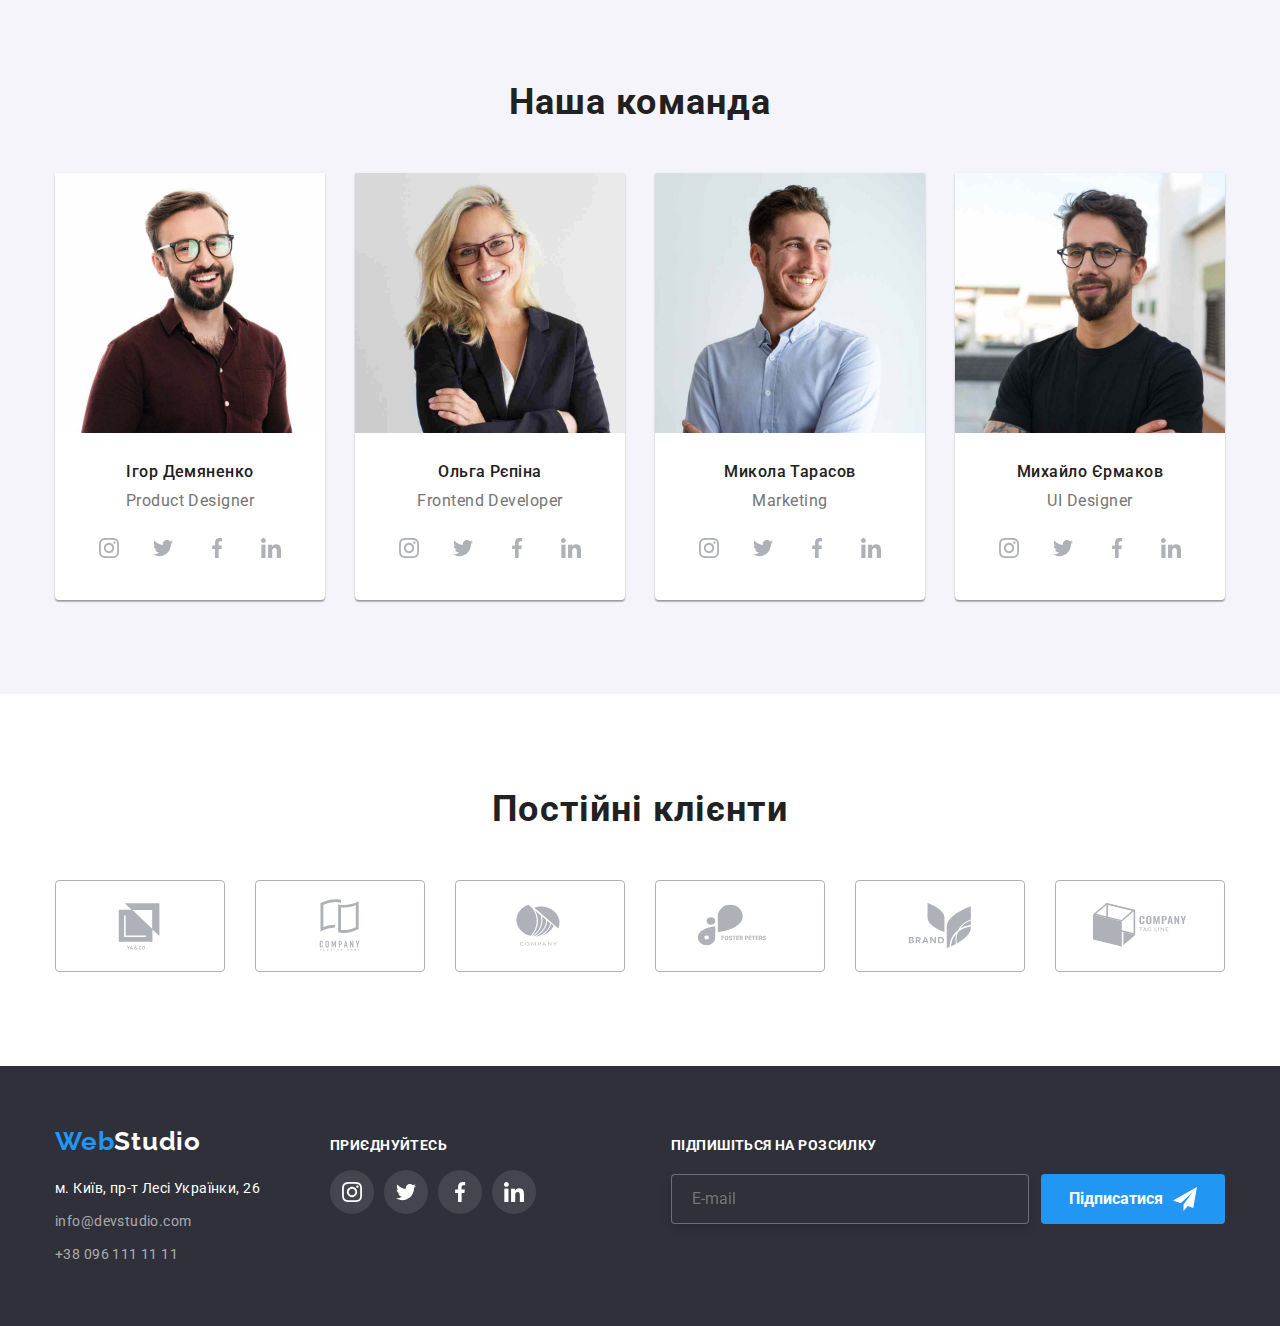
==== commit d01e0c06: "1" ====
--- a/index.html
+++ b/index.html
@@ -272,15 +272,19 @@
             </div>
             <div class="social-follow">
                 <p class="social-footer">Підпишіться на розсилку</p>
-                <label>
-                    
-                     <input class="social-footer-mail" placeholder="E-mail" type="mailto" required pattern="[a-zA-Zа-яА-ЯіІїЇ`ʼ]+" name="usermail">
-                        <button class="footer-form-sumbit " type="submit">Підписатися
-                            <svg class="position-icon-sent">
-                                <use href="./images/sprite.svg#icon-send"></use>
-                            </svg>
-                        </button>
-                </label>
+                <div class="social-footer-write">
+                    <form action="">
+                        <label>
+                            <input class="social-footer-mail" placeholder="E-mail" type="mailto" required pattern="[a-zA-Zа-яА-ЯіІїЇ`ʼ]+" name="usermail">
+                        </label>
+                    </form>
+                            <button class="footer-form-sumbit " type="submit">Підписатися
+                                <svg class="position-icon-sent">
+                                    <use href="./images/sprite.svg#icon-send"></use>
+                                </svg>
+                            </button>
+                </div>
+                
                     
                 
             </div>
@@ -325,7 +329,7 @@
                         </svg>
                     </span>
                 </label>
-                <label class="modal-form-field">
+                <label class="modal-form-textaria">
                     <span class="modal-form-field-desc">Коментар</span>
                     <textarea name="user_message" class="modal-form-message" placeholder="Введіть текст"></textarea>
                 </label>
@@ -334,7 +338,7 @@
                     <svg class="modal-form-own-checkbox">
                         <use class="modal-form-own-checkbox-icon" href="./images/sprite.svg#icon-check"></use>
                     </svg>
-                    Погоджуюсь з розсилкою та приймаю&nbsp;<a class="modal-form-underline" href="">Умови договору</a>
+                    <span class="modal-form-own-checkbox-text"> Погоджуюсь з розсилкою та приймаю</span>&nbsp;<a class="modal-form-underline" href="">Умови договору</a>
                 </label>
                 <button type="submit" class="modal-form-sumbit">Відправити</button>
         </div>
--- a/css/style.css
+++ b/css/style.css
@@ -548,7 +548,7 @@
         width: 24px;
         height: 24px;
         margin-left: 10px;
-        margin-bottom: 13px;
+        margin-top: 3px;
         fill: var(--bggolor);
 }
 .social-footer-mail{
@@ -564,7 +564,7 @@
         font-size: 16px;
         line-height: 20px;
         color:#fff;
-        margin-top: 20px;
+        padding-left: 20px;
         margin-right: 12px;
         
 }
@@ -572,7 +572,14 @@
         /* border:none; */
 }
 .social-follow{
-        margin-left: 93px;
+        margin-left: auto;
+        
+}
+.social-footer-write{
+        display: flex;
+        align-items: center;
+        justify-content: center;
+        margin-top: 20px;
 }
 .footer-form-sumbit{
         background: #2196F3;
@@ -587,8 +594,9 @@
         font-size: 16px;
         line-height: 30px;
         color: var(--bggolor);
-        width: 200px;
-        height: 50px;
+        /* width: 200px;
+        height: 50px; */
+        padding: 10px 62px 10px 28px;
         transition: background 250ms cubic-bezier(0.4, 0, 0.2, 1);
 }
 .footer-form-sumbit:hover,
@@ -612,13 +620,14 @@
 }
 .modal{
         width: 528px;
-        /* height: 581px; */
+        height: 581px;
         background-color: #fff;
         position: absolute;
         top: 50%;
         left: 50%;
         transform: translate(-50%,-50%);
         border-radius: 4px;
+        padding: 40px;
 }
 .modal-close-btn{
         position: absolute;
@@ -633,6 +642,11 @@
         height: 30px;
         border-radius: 50%;
         padding: 0;
+        transition: fill 250ms cubic-bezier(0.4, 0, 0.2, 1);
+}
+.modal-close-btn:hover,
+.modal-close-btn:focus{
+        fill: var(--logo-color);
 }
 /* ==================== MODAL FORM ==================== */
 .modal-form-title {
@@ -640,8 +654,8 @@
         font-size: 20px;
         font-weight: 700;
         text-align: center;
-        margin-bottom: 20px;
-        margin-top: 40px;
+        margin-bottom: 12px;
+        
         /* width: 448px; */
 }
 
@@ -651,16 +665,22 @@
 }
 
 .modal-form-field {
-        margin-bottom: 20px;
-        margin-left: 40px;
-        margin-right: 40px;
+        margin-bottom: 10px;
+        
+}
+.modal-form-textaria{
+        margin-bottom: 20px
 }
 
 .modal-form-field-desc {
         display: block;
-        font-size: 14px;
-        color: #555555;
-        margin-bottom: 8px;
+        font-style: normal;
+        font-weight: 400;
+        font-size: 12px;
+        line-height: 1.16;
+        letter-spacing: 0.01em;
+        color: #757575;
+        margin-bottom: 4px;
 }
 
 .modal-form-input-wrapper {
@@ -672,9 +692,9 @@
         width: 100%;
         height: 40px;
         border-radius: 5px;
-        border: 1px solid #303030;
+        border: 1px solid rgba(33, 33, 33, 0.2);
         padding-left: 42px;
-        transition: border-color var(--logo-color);
+        transition: border-color 250ms cubic-bezier(0.4, 0, 0.2, 1);
 }
 
 .modal-form-input:focus {
@@ -690,7 +710,7 @@
         display: block;
         width: 18px;
         height: 18px;
-        transition: background-color var(--logo-color);
+        transition: fill 250ms cubic-bezier(0.4, 0, 0.2, 1);
 }
 
 .modal-form-input:focus+.modal-form-input-icon {
@@ -701,10 +721,10 @@
         width: 448px;
         height: 120px;
         border-radius: 5px;
-        border: 1px solid #303030;
+        border: 1px solid rgba(33, 33, 33, 0.2);
         padding: 15px;
         resize: none;
-        transition: border-color var(--logo-color);
+        transition: border-color 250ms cubic-bezier(0.4, 0, 0.2, 1);
 }
 
 .modal-form-message::placeholder {
@@ -723,12 +743,14 @@
 .modal-form-check-field {
         display: flex;
         align-items: center;
-        margin-bottom: 20px;
+        margin-bottom: 30px;
+        justify-content: center;
 }
 
 .modal-form-check {
         position: absolute;
         appearance: none;
+       
 }
 
 .modal-form-own-checkbox {
@@ -738,12 +760,22 @@
         border-radius: 3px;
         cursor: pointer;
         margin-right: 10px;
-        margin-left: 52px;
+        
+        
 }
 
 .modal-form-own-checkbox-icon {
         display: none;
         fill: #ffffff;
+        
+}
+.modal-form-own-checkbox-text{
+        font-style: normal;
+        font-weight: 400;
+        font-size: 14px;
+        line-height: 24px;
+        letter-spacing: 0.03em;
+        color: #757575;
 }
 
 .modal-form-check:checked+.modal-form-own-checkbox {
@@ -760,21 +792,20 @@
 }
 
 .modal-form-sumbit {
-        min-width: 160px;
-        min-height: 40px;
         align-self: center;
-        padding: 6px 16px;
+        padding: 10px 52px;
         border: 1px solid var(--neader-footer-textcolor);
         border-radius: 4px;
         background-color: #2196F3;
         font-weight: 600;
         font-size: 12px;
-        line-height: 1.33;
+        line-height: 1.87;
         letter-spacing: 0.09em;
-        text-transform: uppercase;
+        
         cursor: pointer;
         color: var(--bggolor);
-        margin-bottom: 40px;
+        
+        transition: background-color 250ms cubic-bezier(0.4, 0, 0.2, 1);
         
         
 }
